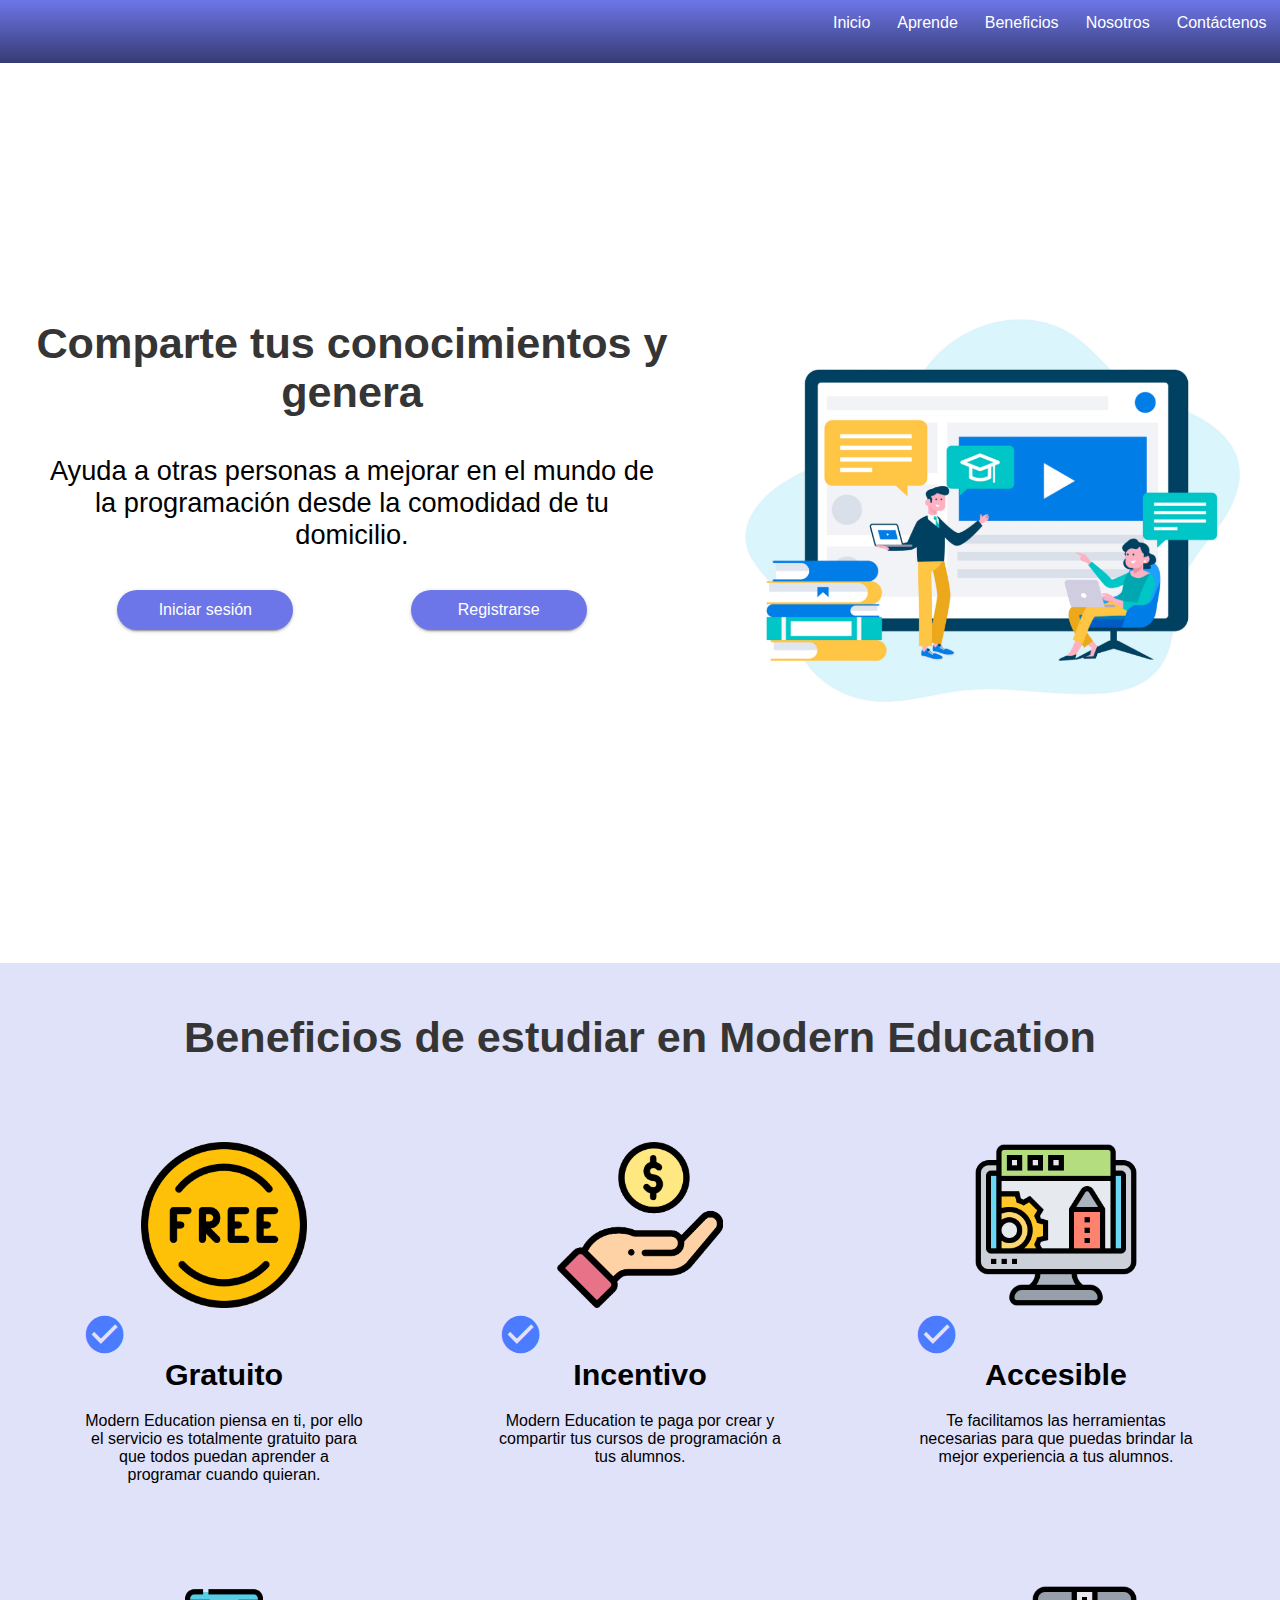
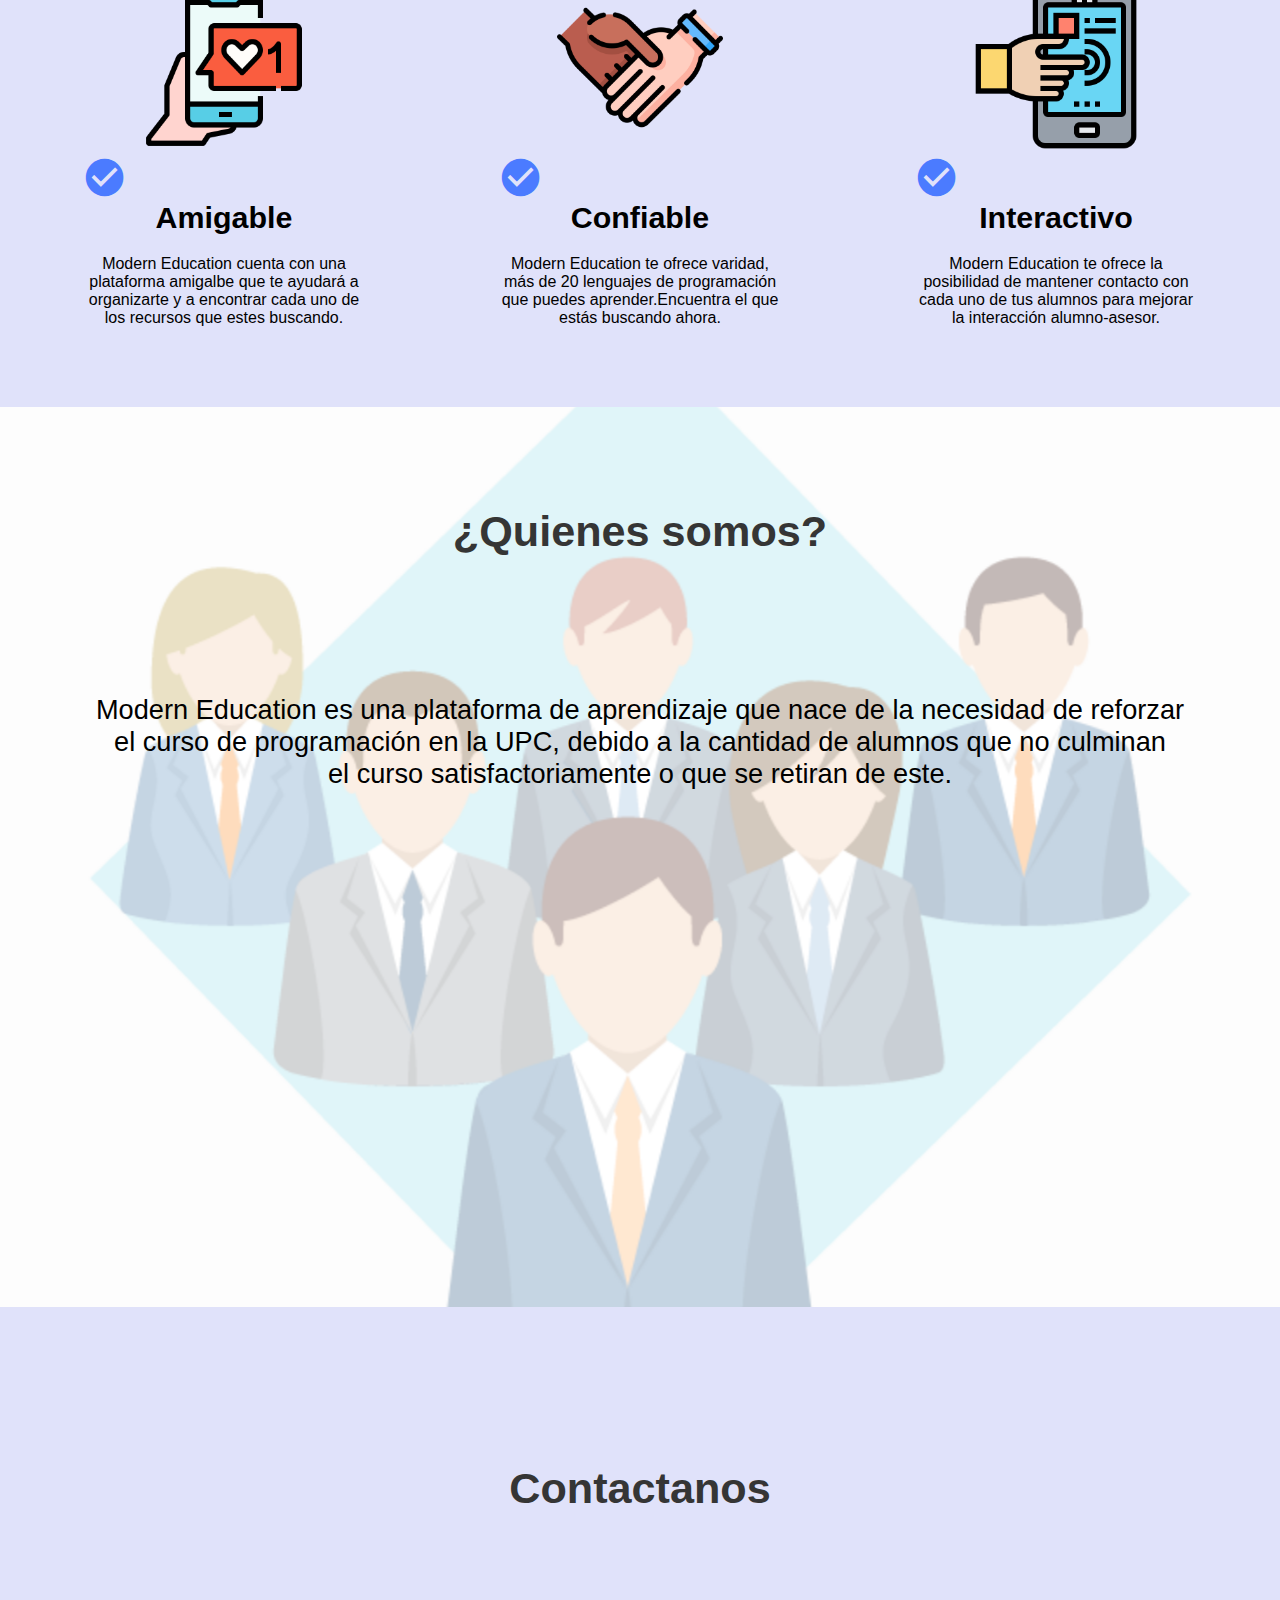
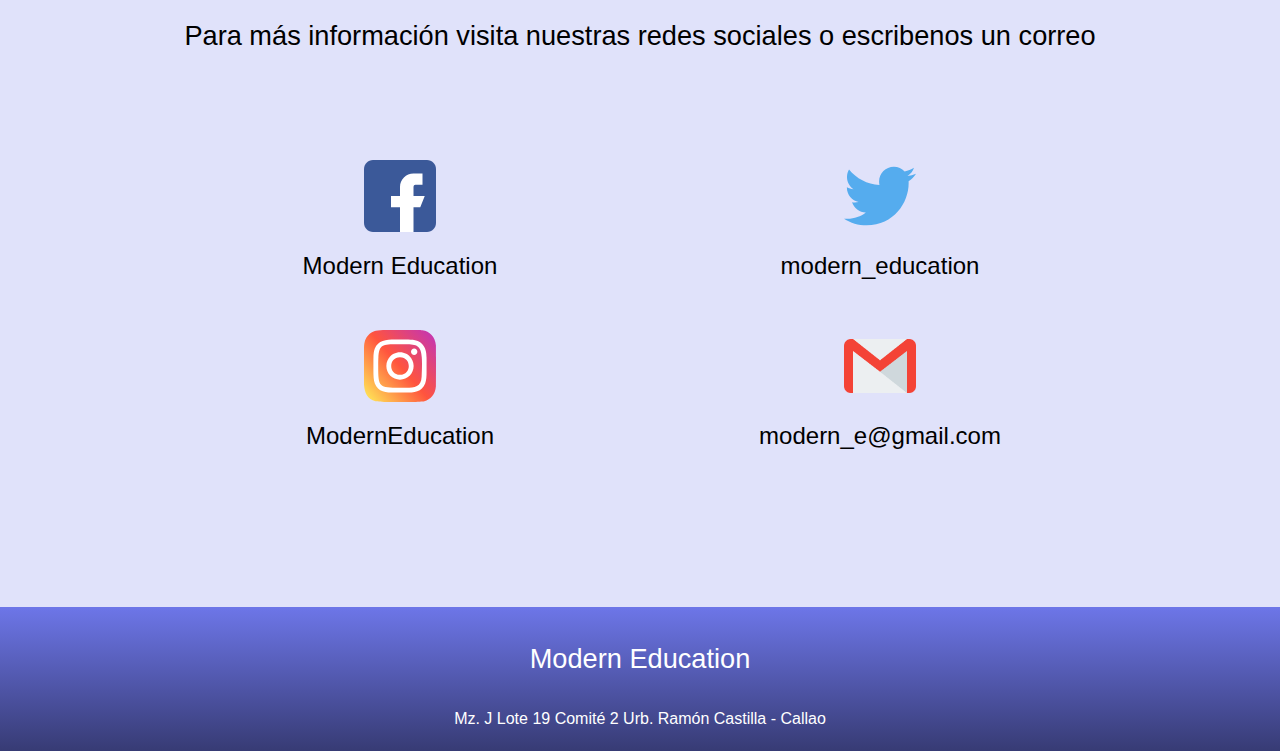
==== teach.html @ 51e4d208 "first commit" ====
<!DOCTYPE html>
<html lang="es">
<head>
    <meta charset="UTF-8">
    <meta name="viewport" content="width=device-width, initial-scale=1.0">
    <link href="https://fonts.googleapis.com/icon?family=Material+Icons"
    rel="stylesheet">
    <link href="css/styles2.css" rel="stylesheet">
    <title>Document</title>
</head>
<body  id = "first-cont">
    <nav >
        <ul>
            <li><a href="#first-cont">Inicio</a></li>
            <li><a href="./">Aprende</a></li>
            <li><a href="#second-cont">Beneficios</a></li>
            <li><a href="#third-cont">Nosotros</a></li>
            <li><a href="#fourth-cont">Contáctenos</a></li>
        </ul>
    </nav>
    <header>
        <div class="cont-inicio"> 
            <div class = "cont-left">
                <h1>Comparte tus conocimientos y genera</h1>
                <p class="frase1">Ayuda a otras personas a mejorar en el mundo de la programación desde la comodidad de tu domicilio.</p>
                <div id="cont-buttons">
                    <button class="button1">Iniciar sesión</button>
                    <button class="button1">Registrarse</button>
                </div> 
            </div>
            <div class = "cont-right">
                <img src="img/teach-inicio.png" alt="" id="img-inicio">
            </div>
        </div>
    </header>
    <main>
        <div class="cont-beneficios" id="second-cont">
            <div class="titulo-beneficios"><h1>Beneficios de estudiar en Modern Education</h1></div>
            <div class="cont-card-benef">
                <div class="card-beneficio">
                    <div ><img src="img/gratis.png" alt="" class = "card-img"></div>
                    <span class="material-icons">check_circle_outline</span>
                    <h3>Gratuito</h3>
                    <p class="benef-frase">Modern Education piensa en 
                        ti, por ello el servicio es 
                        totalmente gratuito para que 
                        todos puedan aprender a 
                        programar cuando quieran.</p>
                </div>
                <div class="card-beneficio">
                    <div ><img src="img/pago.png" alt="" class = "card-img"></div>
                    <span class="material-icons">check_circle_outline</span>
                    <h3>Incentivo</h3>
                    <p class="benef-frase">Modern Education te paga por crear y compartir tus cursos de programación a tus alumnos.</p>
                </div>
                <div class="card-beneficio">
                    <div ><img src="img/plataforma.png" alt="" class = "card-img"></div>
                    <span class="material-icons">check_circle_outline</span>
                    <h3>Accesible</h3>
                    <p class="benef-frase">Te facilitamos las herramientas necesarias para que puedas brindar la mejor experiencia a tus alumnos.</p>
                </div>
                <div class="card-beneficio">
                    <div ><img src="img/seguidor.png" alt="" class = "card-img"></div>
                    <span class="material-icons">check_circle_outline</span>
                    <h3>Amigable</h3>
                    <p class="benef-frase">Modern Education cuenta con una plataforma amigalbe que te ayudará a organizarte y a encontrar cada uno de los recursos que estes buscando.</p>
                </div>
                <div class="card-beneficio">
                    <div ><img src="img/colaboracion.png" alt="" class = "card-img"></div>
                    <span class="material-icons">check_circle_outline</span>
                    <h3>Confiable</h3>
                    <p class="benef-frase">Modern Education te ofrece varidad, más de 20 lenguajes de programación que puedes aprender.Encuentra el que estás buscando ahora.</p>
                </div>
                <div class="card-beneficio">
                    <div ><img src="img/interactivo.png" alt="" class = "card-img"></div>
                    <span class="material-icons">check_circle_outline</span>
                    <h3>Interactivo</h3>
                    <p class="benef-frase">Modern Education te ofrece la posibilidad de mantener contacto con cada uno de tus alumnos para mejorar la interacción alumno-asesor.</p>
                </div>
            </div>
        </div>
        <div class="cont-nosotros" id="third-cont">
            <div id="titulo-nosotros">
                <h1>¿Quienes somos?</h1>
            </div>
            <div id="parrafo-nosotros">
                <p class="frase1">Modern Education es una plataforma de aprendizaje que nace de la necesidad de reforzar <br>el curso de programación en la UPC,
                debido a la cantidad de alumnos que no culminan <br>el curso satisfactoriamente o que se retiran de este.</p>
            </div>
        </div>
        <div class="cont-contact" id="fourth-cont">
            <div id="titulo-contact">
                <h1>Contactanos</h1>
            </div>
            <div id="cont-p-contact">
                <p id="frase2">Para más información visita nuestras redes sociales o escribenos un correo</p>
            </div>
            <div id="cont-card-contact">
                <div class="card-contact">
                    <img src="icons/024-facebook.svg" alt="">
                    <p>Modern Education</p>
                </div>
                <div class="card-contact">
                    <img src="icons/096-twitter.svg" alt="">
                    <p>modern_education</p>
                </div>
                <div class="card-contact">
                    <img src="icons/044-instagram.svg" alt="">
                    <p>ModernEducation</p>
                </div>
                <div class="card-contact">
                    <img src="icons/gmail.png" alt="">
                    <p>modern_e@gmail.com</p>
                </div>
            </div>
        </div>
    </main>
    <footer>
        <a href="#first-cont"><div id="me-link">
            Modern Education
        </div></a>
        <p>Mz. J Lote 19 Comité 2 Urb. Ramón Castilla - Callao</p>
    </footer>
</body>
</html>
---- css/styles2.css ----
* {
    scroll-behavior: smooth;
    margin: 0;
    padding: 0;
    box-sizing: border-box;
    font-family: -apple-system, BlinkMacSystemFont, 'Segoe UI', Roboto, Oxygen, Ubuntu, Cantarell, 'Open Sans', 'Helvetica Neue', sans-serif;    
    max-width: 100%;
}

img {
    width: 100px;
}

/* Barra de navegación*/
nav {
    background: linear-gradient(to bottom, rgba(109,118,232,1) 0%, rgba(55,59,116,1) 100%);
    position: sticky;
    width: 100%;
    min-height: 7vh;
    top: 0;
}
nav ul {
    display: flex;
    flex-flow: row wrap ;
    justify-content: flex-end;
    min-height: 7vh;
    height: 100%;
    list-style: none;
    text-align: center;
}
nav ul li:hover {
    background-color: #373B74;
    
    transform: scale(1.1);
}
a {
    padding: 1.5vh;
    display: block;
    font: 1.7em;
    text-decoration-line: none;
    color: #ffffff      
}
/* Header -> INICIO */
header {
    height: 100vh;
    width: 100%;
    display: flex;
    justify-content: center;
    align-items: center;
    /*display: table-cell;
    vertical-align: middle;*/
}

.cont-inicio {
    display: flex;
    flex-flow: row wrap;
}

.cont-left {
    width: 55%;
    flex-grow: 2;
    flex-basis: auto;
    text-align: center;
}
.cont-right {
    width: 45%;
    flex-grow: 1;
    flex-basis: auto;

}
#cont-buttons {
    display: flex;
    flex-flow: row wrap;
    justify-content: space-evenly;
}
.button1 {
    box-shadow: 0px 3px 1px -2px rgba(0, 0, 0, 0.2),
        0px 2px 2px 0px rgba(0, 0, 0, 0.14),
        0px 1px 5px 0px rgba(0,0,0,.12);
    background-color: #6D76E8;
    border-radius: 30px;
    border-width: 0px;
    font-size: 1em;
    color: #ffffff;
    line-height: 2.5;
    width: 25%;
}
.button1:hover {
    background-color: darken(#6DA2E8, 10%);
    cursor: pointer;
    box-shadow: 0px 5px 5px -2px rgba(0, 0, 0, 0.2),
        0px 5px 5px 0px rgba(0, 0, 0, 0.14),
        0px 5px 5px 0px rgba(0,0,0,.12);
}
.button1:active {
    border-width: 0px;
    transform: scale(.95);
}
.frase1{
    padding: 3vw;
    font-size: 1.7em;
}

h1 {
    color: #353535;
    font-size: 2.7em;
}

#img-inicio {
    width: 100% !important;
}
/*@media only screen and (max-width: 800px){
    .cont-inicio {
        flex-flow: column-reverse wrap;
    }

    #img-inicio {
        width: 70%;
    }
}*/

/* BENEFICIOS */
.cont-beneficios {
    background-color: #6D76E836;
}
.titulo-beneficios {
    padding-top: 50px;
    text-align: center;
}
.cont-card-benef {
    display: flex;
    flex-flow: row wrap;
    justify-content: space-evenly;
    padding: 30px 0;
}
.card-beneficio {
    display: flex;
    text-align: center;
    flex-flow: column nowrap;
    justify-content: flex-start;
    align-items: center;
    width: 30%;
    padding: 50px;
}
.card-img {
    height: 13vw;
    width: auto;
}
.material-icons{
    font-size: 45px;
    color: #4B7BFF;
}

h3 {
    font-size: 1.9em;
}
.benef-frase {
    padding-top: 20px;
}
/* QUIENES SOMOS*/

.cont-nosotros {
    background-image: url(/img/nosotro30.png);
    background-position: 50% 20%;
    height: 100vh;
    display: flex;
    flex-flow: column wrap;
}
#titulo-nosotros {
    text-align: center;
    color: #353535;
    padding-top: 100px;
}
#parrafo-nosotros {
    text-align: center;
    padding-top: 100px;
}

/*Contactanos*/
.cont-contact {
    display: flex;
    flex-flow: column nowrap;
    justify-content: space-evenly;
    align-items: center;
    background-color: #6D76E836;
    max-width: 100%;
    min-height: 100vh;
}
#titulo-contact {
    text-align: center;
    color: #353535;
    padding-top: 50px;
}
#cont-p-contact {
    text-align: center;
}
#cont-card-contact {
    width: 75%;
    display: flex;
    flex-flow: row wrap;
    justify-content: space-evenly;
}
.card-contact {
    display: flex;
    flex-flow: column wrap;
    align-items: center;
    width: 50%;
}
.card-contact img {
    width: 15%;
}
.card-contact p {
    padding-top: 20px;
    padding-bottom: 50px;
    font-size: 1.5em;
}
#frase2 {
    font-size: 1.7em;
}

/* FOOTER */

footer {
    background-color:rgba(52,78,113,1) ;
    background: linear-gradient(to bottom, rgba(109,118,232,1) 0%, rgba(55,59,116,1) 100%);
    height: 16vh;
    display: flex;
    flex-flow: column;
    justify-content: space-evenly;
    align-items: center;
}
footer p {
    color: #ffffff;
}
footer a {
    font-size: 1.7em;
}
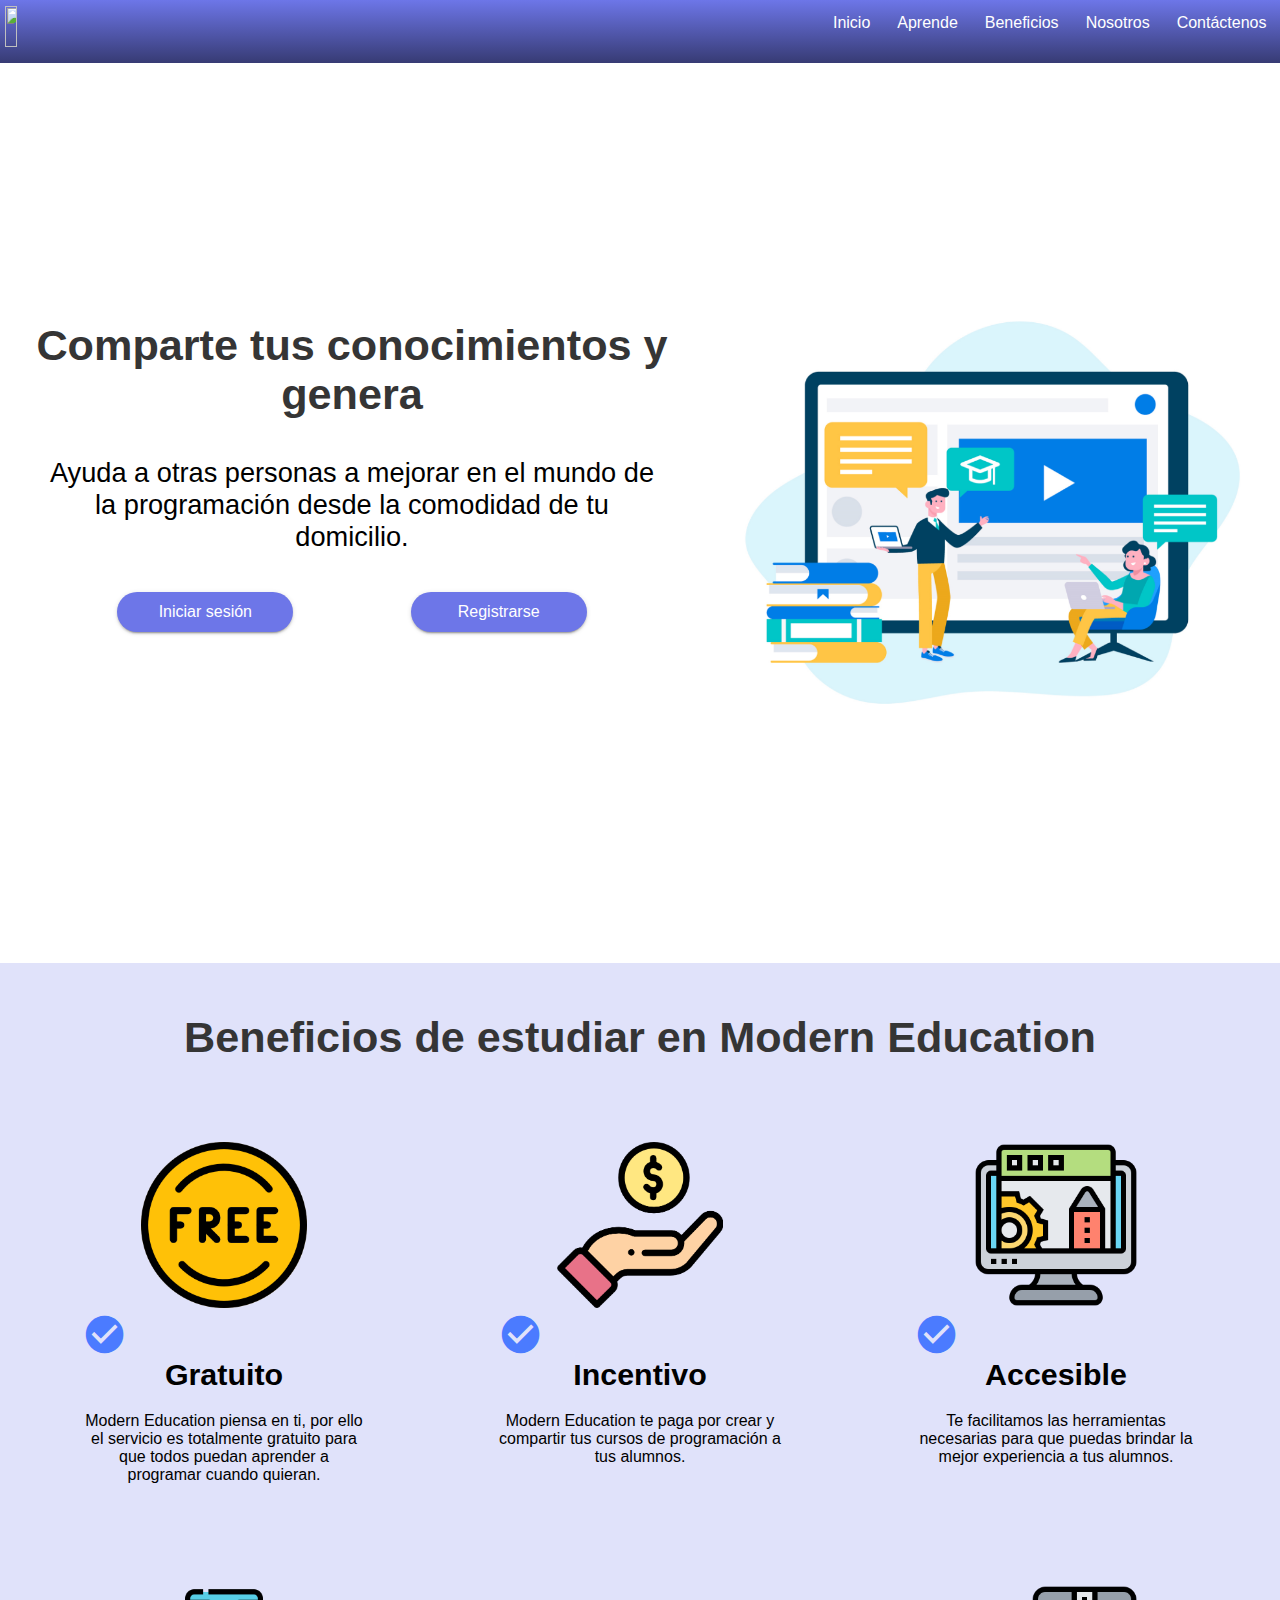
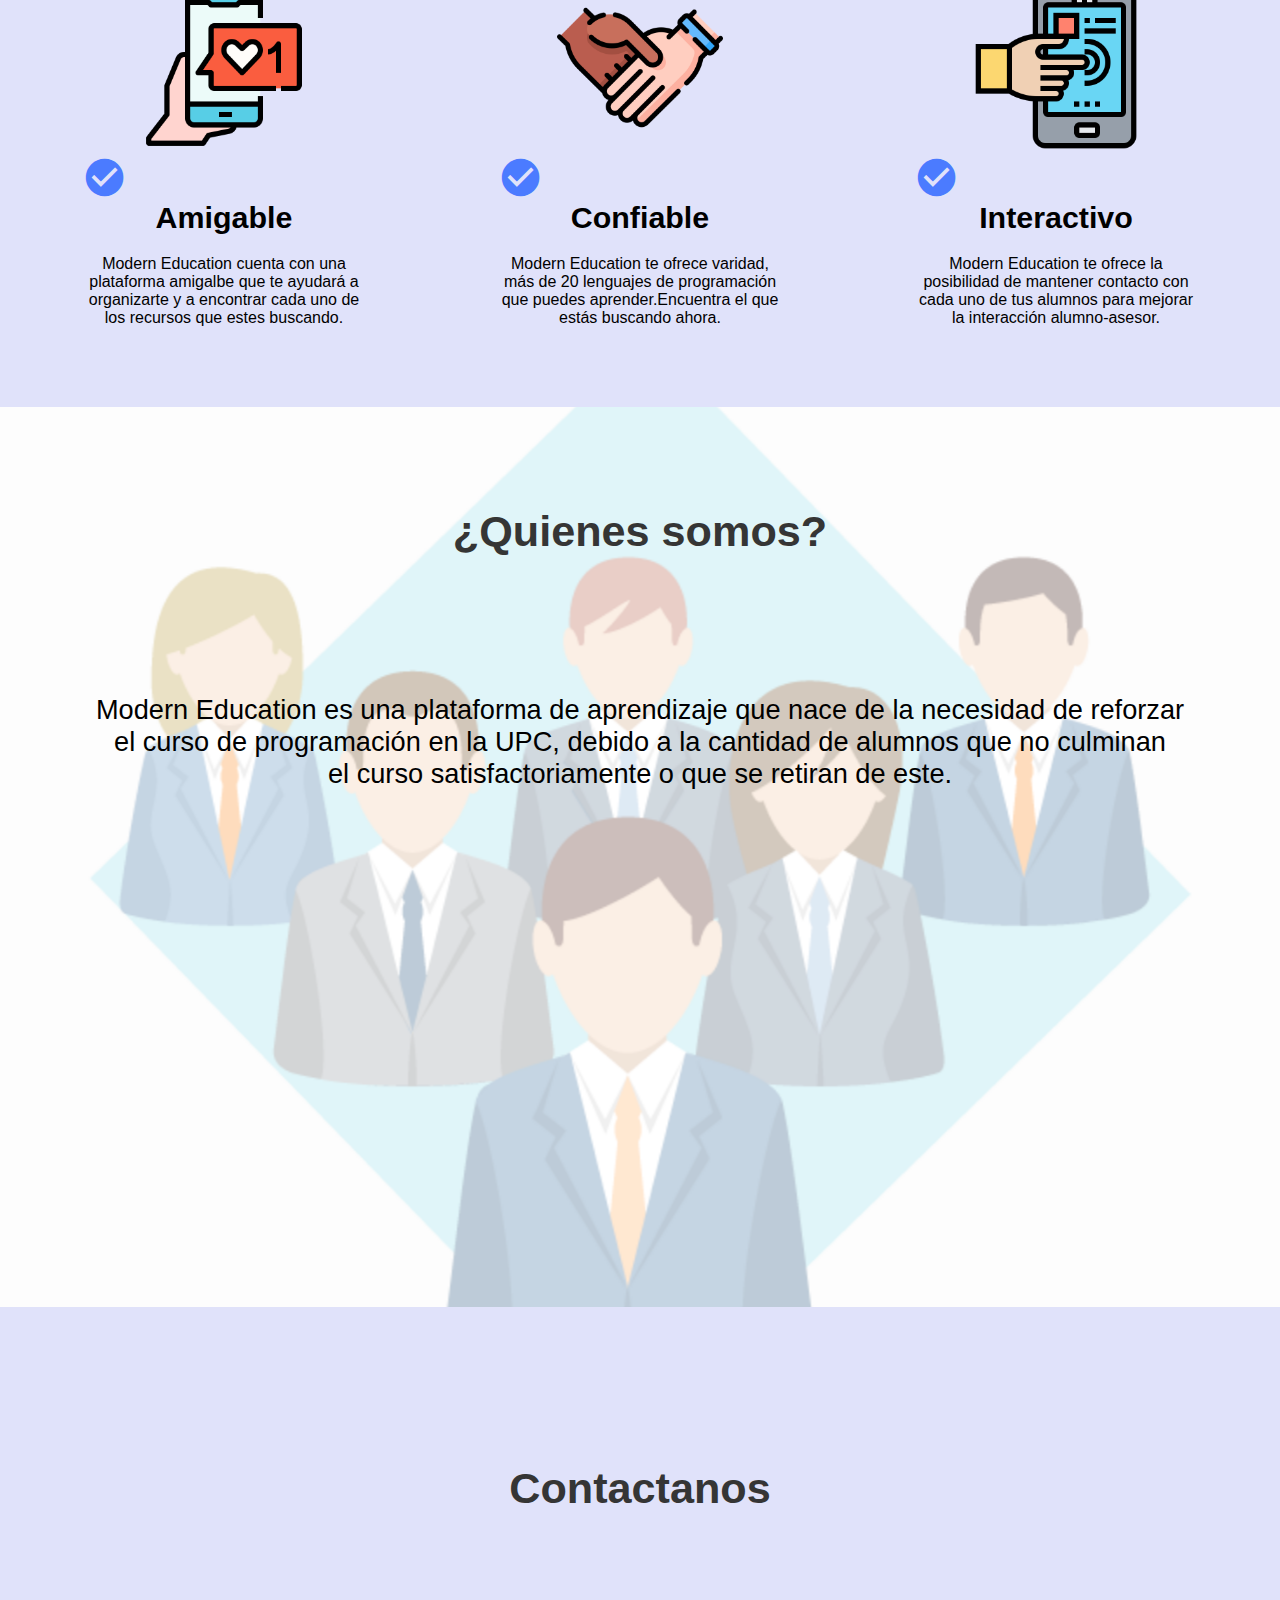
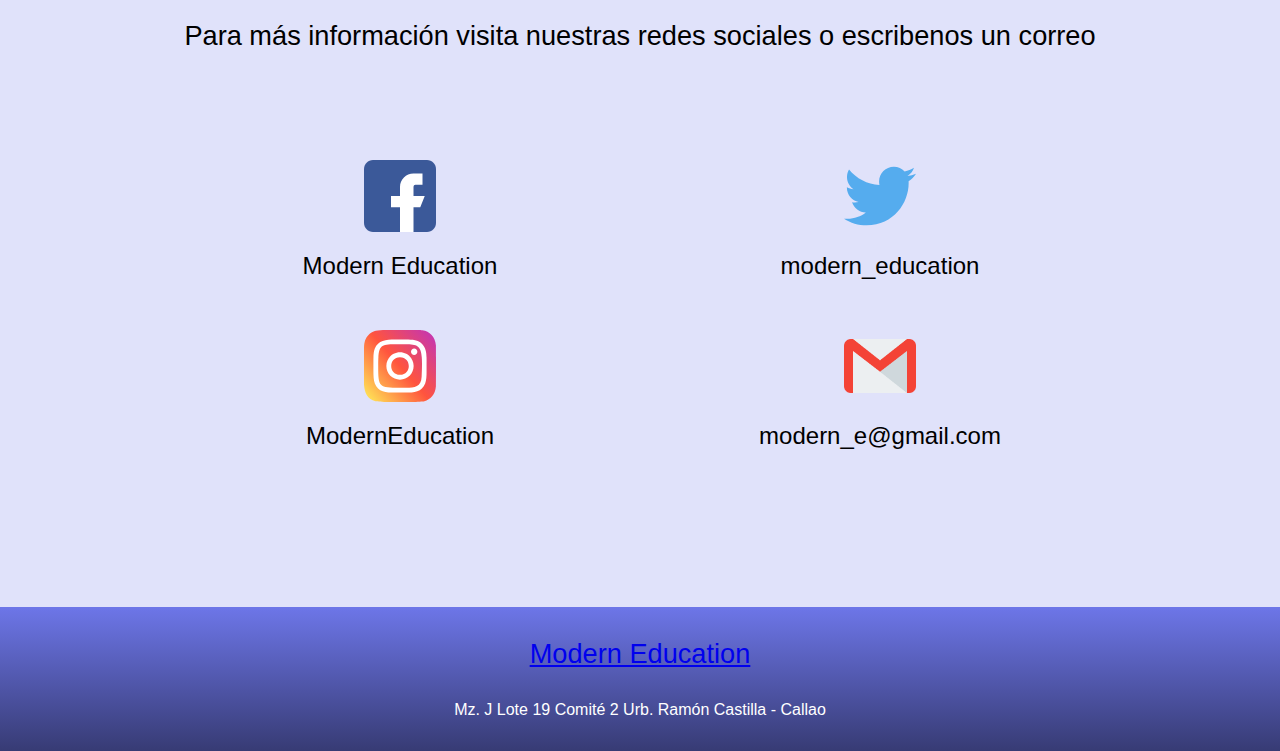
==== commit efcb8355: "ADD logo in navbar" ====
--- a/teach.html
+++ b/teach.html
@@ -6,16 +6,22 @@
     <link href="https://fonts.googleapis.com/icon?family=Material+Icons"
     rel="stylesheet">
     <link href="css/styles2.css" rel="stylesheet">
-    <title>Document</title>
+    <link rel="icon" type="image/png" href="img/icono.png" />
+    <title>Modern Education | Tutor</title>
 </head>
 <body  id = "first-cont">
     <nav >
+        <a href="#first-cont" id="a-logo">
+            <div class="logo">
+                <img src="img/Logo2.png" alt="" id="img-logo">
+            </div>
+        </a>
         <ul>
-            <li><a href="#first-cont">Inicio</a></li>
-            <li><a href="./">Aprende</a></li>
-            <li><a href="#second-cont">Beneficios</a></li>
-            <li><a href="#third-cont">Nosotros</a></li>
-            <li><a href="#fourth-cont">Contáctenos</a></li>
+            <li><a class="a-nav" href="#first-cont">Inicio</a></li>
+            <li><a class="a-nav" href="./">Aprende</a></li>
+            <li><a class="a-nav" href="#second-cont">Beneficios</a></li>
+            <li><a class="a-nav" href="#third-cont">Nosotros</a></li>
+            <li><a class="a-nav" href="#fourth-cont">Contáctenos</a></li>
         </ul>
     </nav>
     <header>
--- a/css/styles2.css
+++ b/css/styles2.css
@@ -19,7 +19,20 @@
     width: 100%;
     min-height: 7vh;
     top: 0;
-}
+    display: flex;
+    justify-content: space-between;
+}
+.logo{
+    height: 100%;
+    display: flex;
+    align-items: center;
+}
+#img-logo {
+    padding-left: 5px;
+    height: 80%;
+    width: 80%;
+}
+
 nav ul {
     display: flex;
     flex-flow: row wrap ;
@@ -30,16 +43,16 @@
     text-align: center;
 }
 nav ul li:hover {
-    background-color: #373B74;
-    
+    background-color: #344E71;
     transform: scale(1.1);
 }
-a {
+.a-nav {
     padding: 1.5vh;
     display: block;
     font: 1.7em;
     text-decoration-line: none;
-    color: #ffffff      
+    color: #ffffff;
+    height: 100%;  
 }
 /* Header -> INICIO */
 header {
@@ -67,7 +80,8 @@
     width: 45%;
     flex-grow: 1;
     flex-basis: auto;
-
+    display: flex;
+    align-items: center;
 }
 #cont-buttons {
     display: flex;
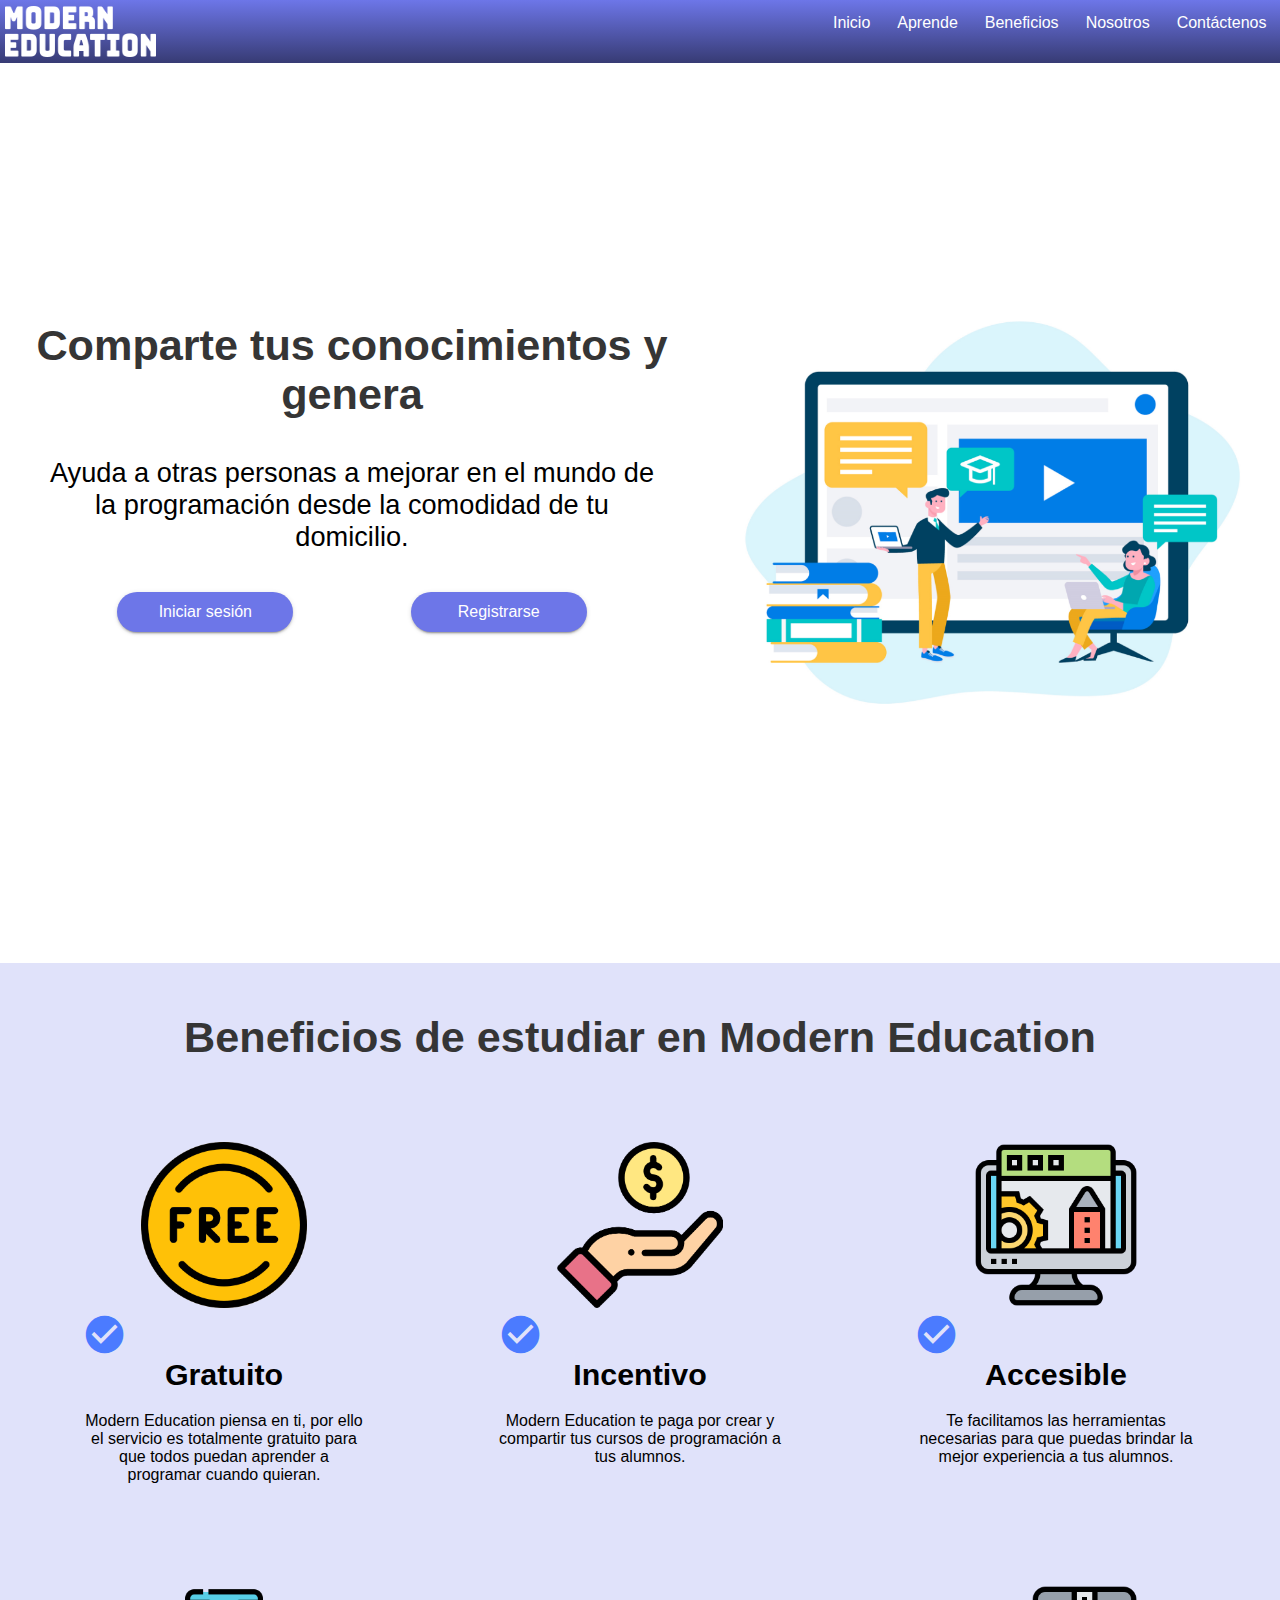
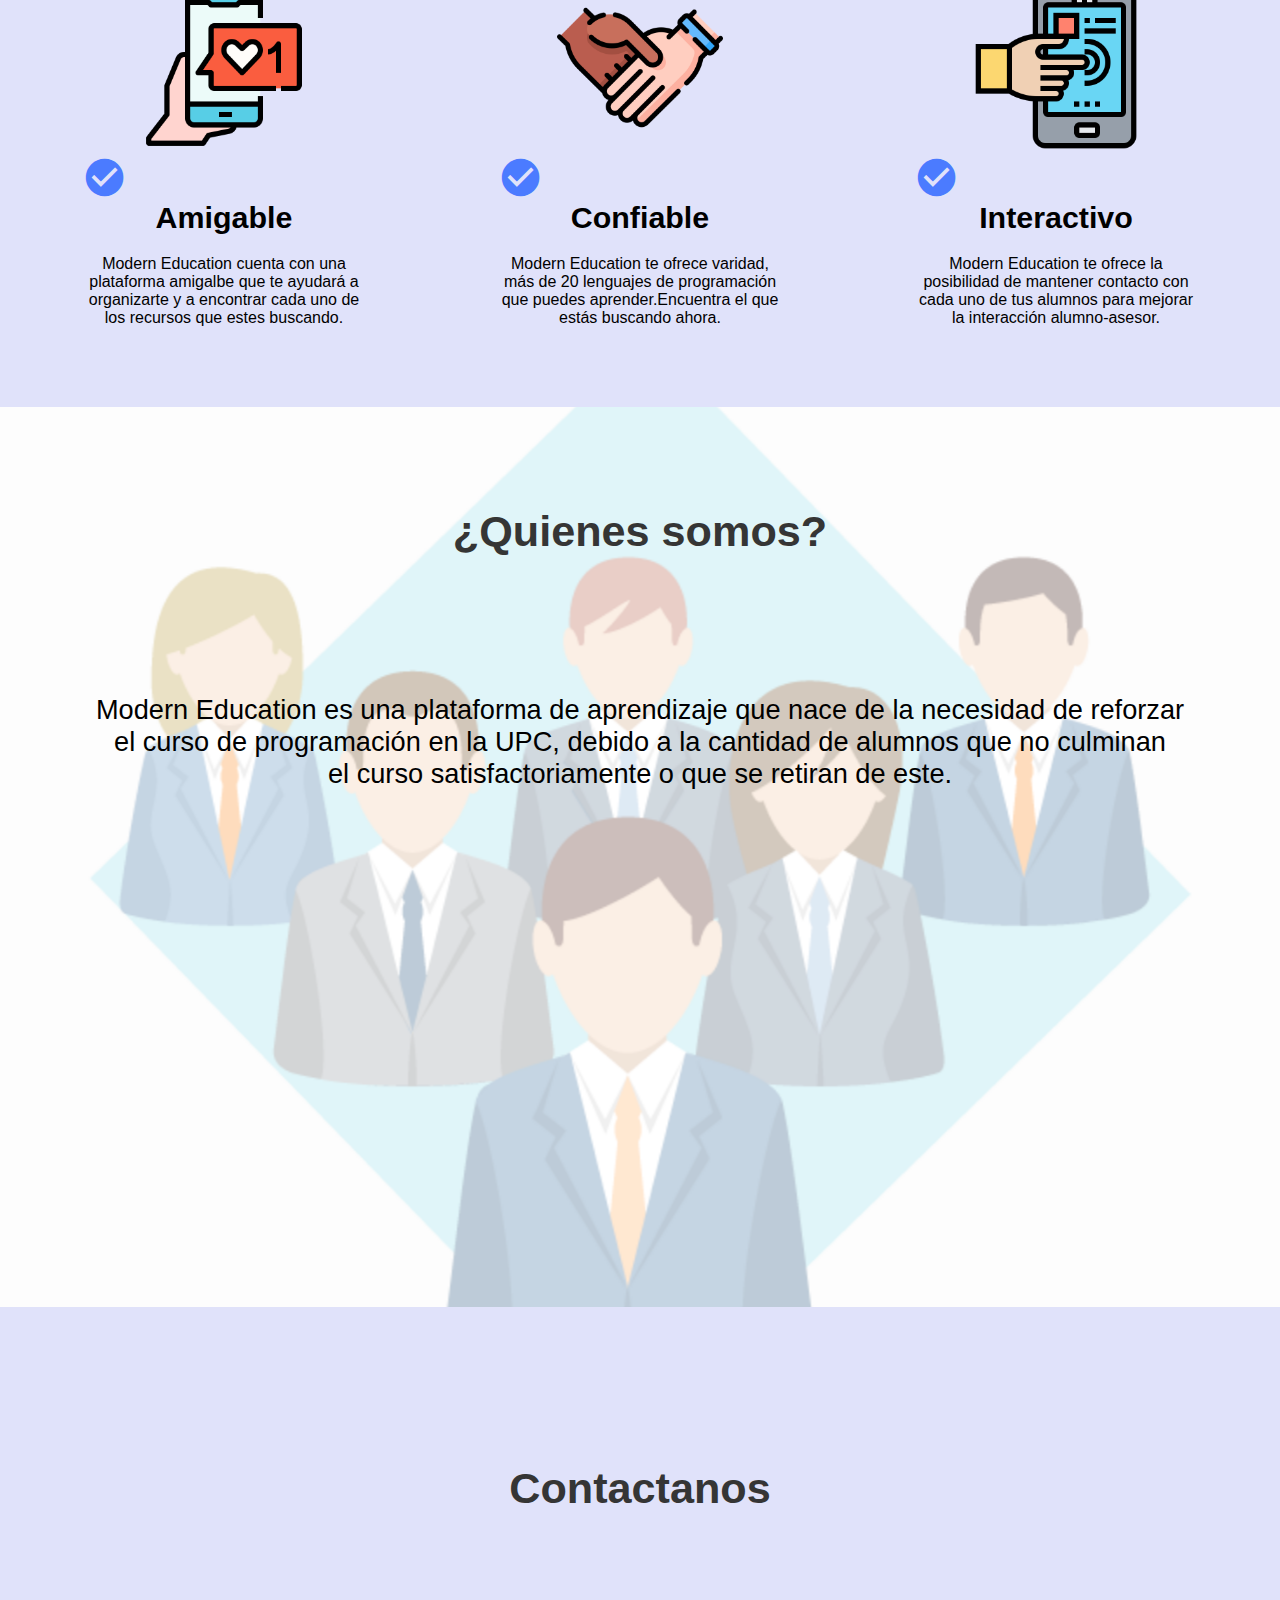
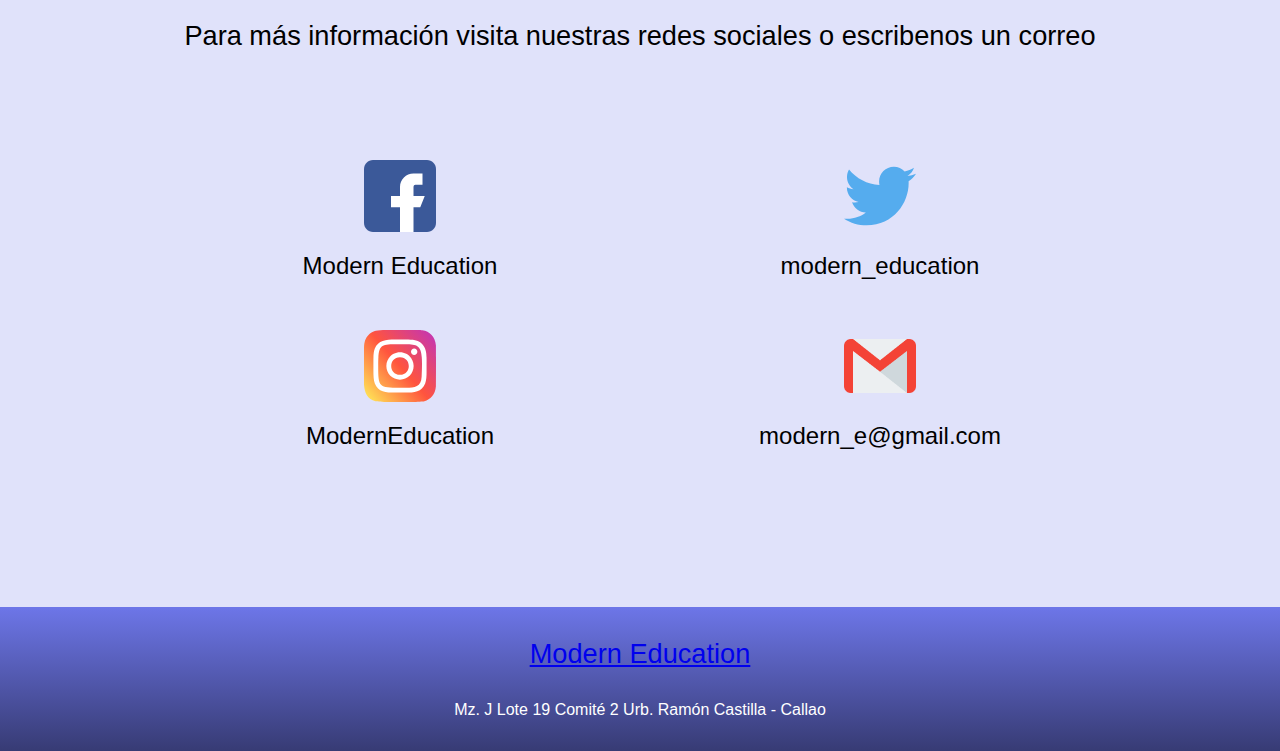
==== commit 4854ae81: "FIX del FIX" ====
--- a/teach.html
+++ b/teach.html
@@ -13,7 +13,7 @@
     <nav >
         <a href="#first-cont" id="a-logo">
             <div class="logo">
-                <img src="img/Logo2.png" alt="" id="img-logo">
+                <img src="img/logo2.png" alt="" id="img-logo">
             </div>
         </a>
         <ul>
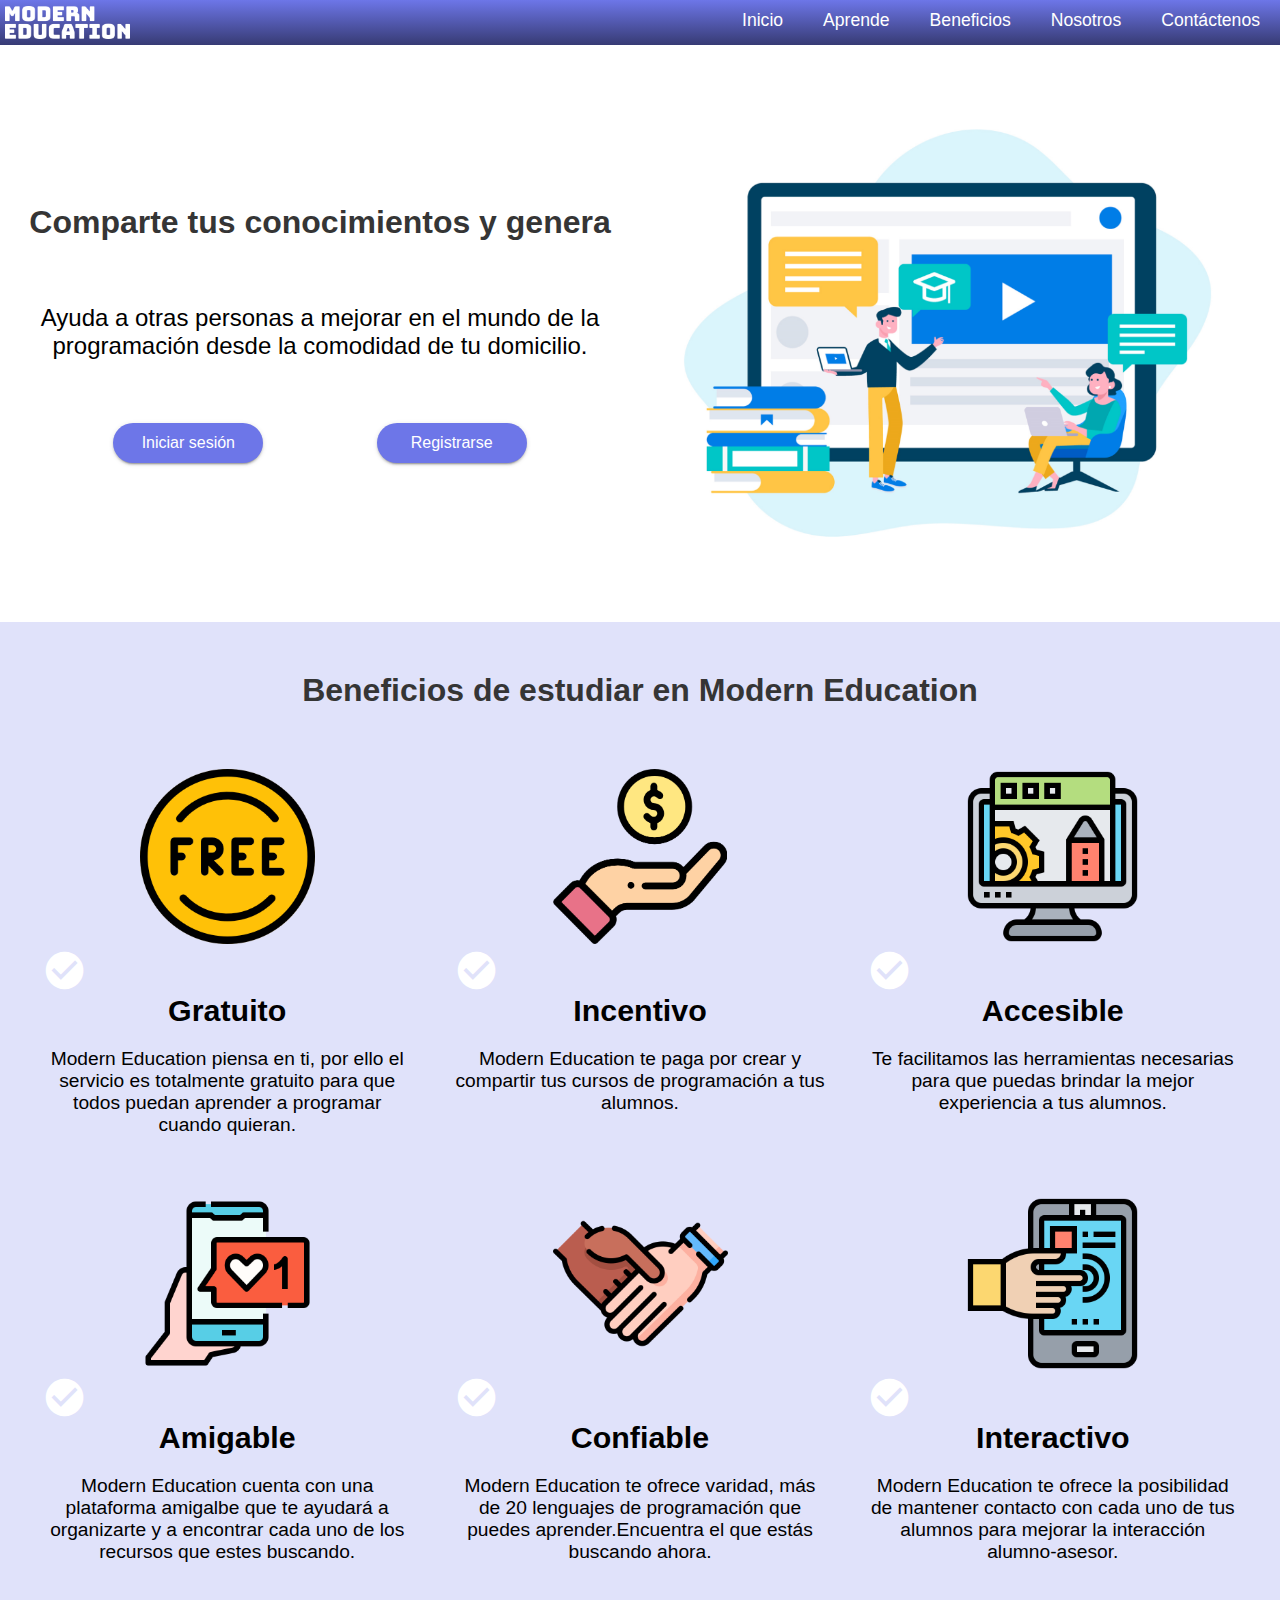
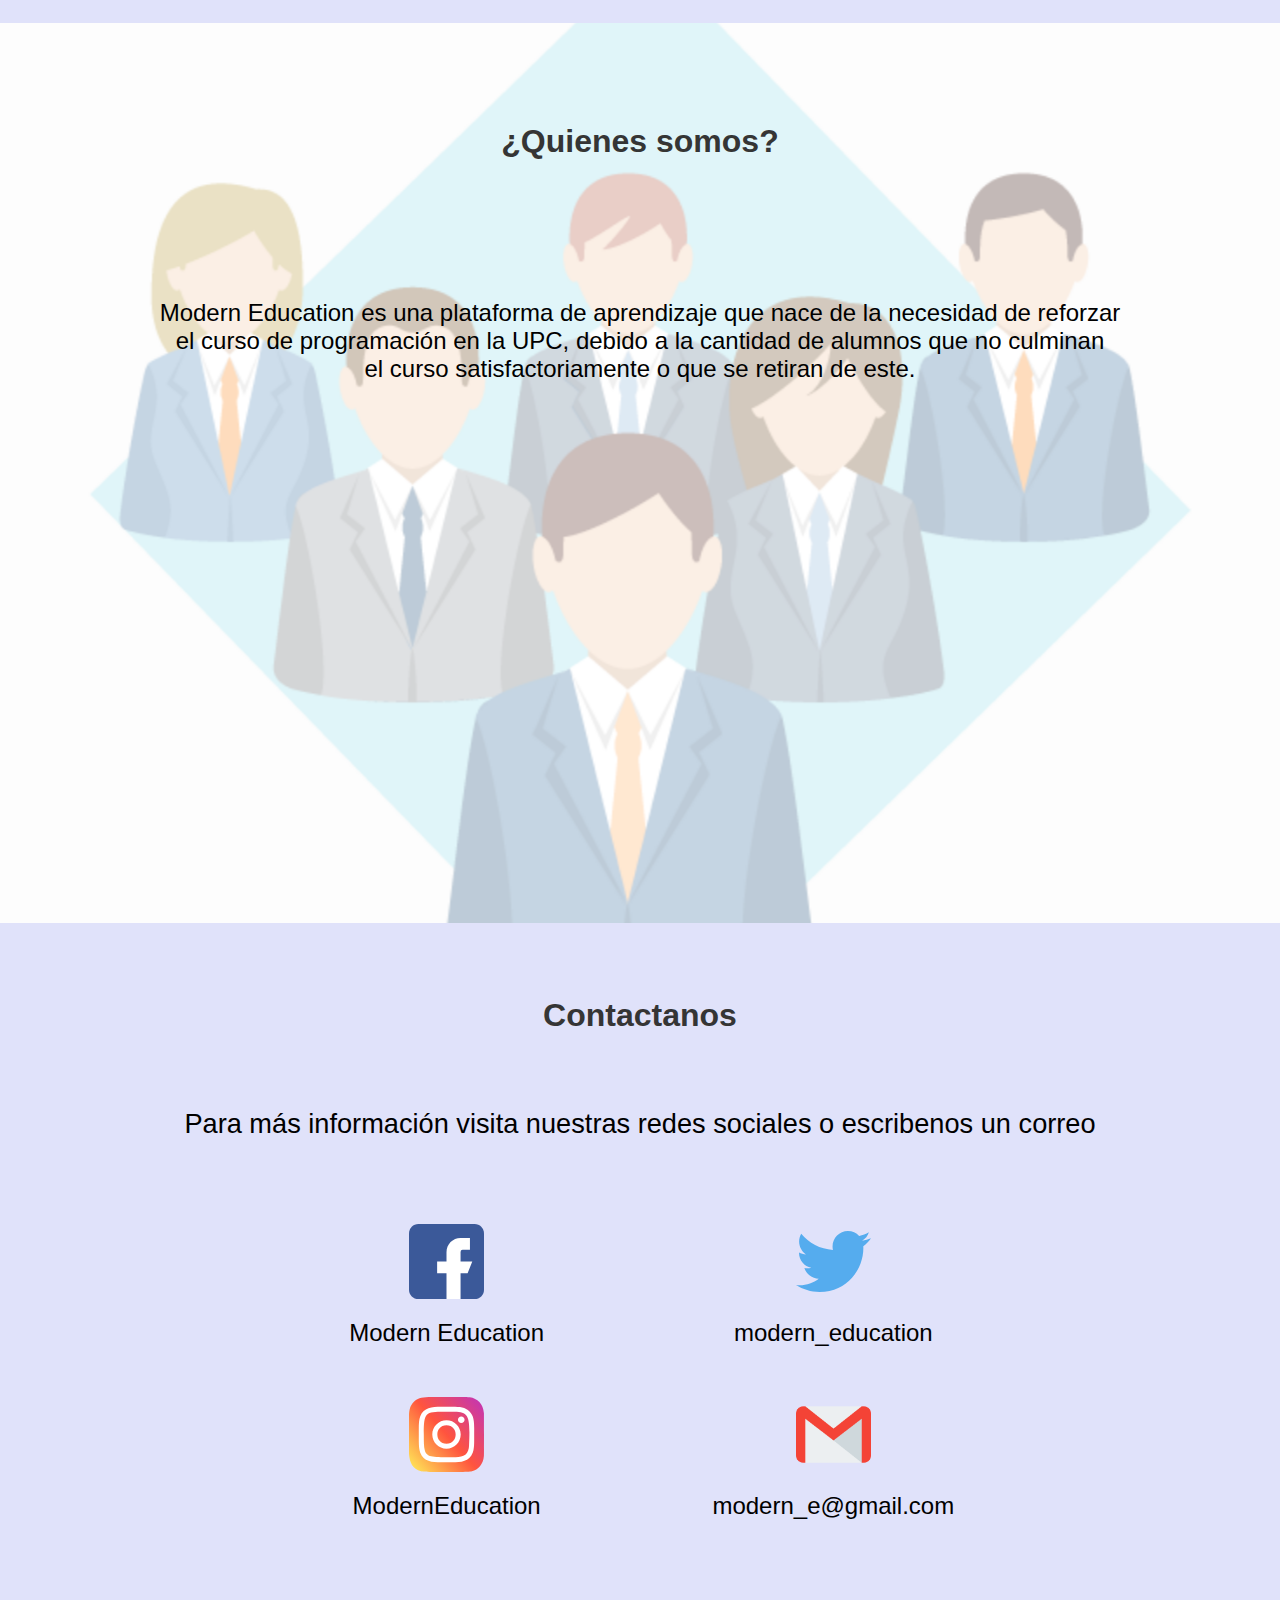
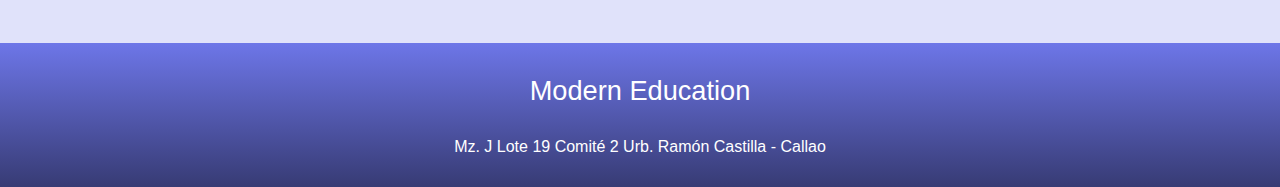
==== commit 2e09b62f: "ADD menu button to responsive desing" ====
--- a/teach.html
+++ b/teach.html
@@ -10,18 +10,19 @@
     <title>Modern Education | Tutor</title>
 </head>
 <body  id = "first-cont">
-    <nav >
+    <nav class="topNav" id="myTopNav">
         <a href="#first-cont" id="a-logo">
-            <div class="logo">
+            <div class="logo" id="my-logo">
                 <img src="img/logo2.png" alt="" id="img-logo">
             </div>
         </a>
+        <a href="javascript:void(0)" class="my-icon" onclick="openMenu()"><i class="material-icons .md-light">menu</i></a>
         <ul>
-            <li><a class="a-nav" href="#first-cont">Inicio</a></li>
+            <li><a class="a-nav" href="#first-cont" onclick="openMenu()">Inicio</a></li>
             <li><a class="a-nav" href="./">Aprende</a></li>
-            <li><a class="a-nav" href="#second-cont">Beneficios</a></li>
-            <li><a class="a-nav" href="#third-cont">Nosotros</a></li>
-            <li><a class="a-nav" href="#fourth-cont">Contáctenos</a></li>
+            <li><a class="a-nav" href="#second-cont" onclick="openMenu()">Beneficios</a></li>
+            <li><a class="a-nav" href="#third-cont" onclick="openMenu()">Nosotros</a></li>
+            <li><a class="a-nav" href="#fourth-cont" onclick="openMenu()">Contáctenos</a></li>
         </ul>
     </nav>
     <header>
@@ -128,4 +129,5 @@
         <p>Mz. J Lote 19 Comité 2 Urb. Ramón Castilla - Callao</p>
     </footer>
 </body>
+<script src="js/ihc.js"></script>
 </html>--- a/css/styles2.css
+++ b/css/styles2.css
@@ -1,4 +1,3 @@
-
 * {
     scroll-behavior: smooth;
     margin: 0;
@@ -8,6 +7,10 @@
     max-width: 100%;
 }
 
+.material-icons{
+    color: #ffffff !important;
+}
+
 img {
     width: 100px;
 }
@@ -17,7 +20,7 @@
     background: linear-gradient(to bottom, rgba(109,118,232,1) 0%, rgba(55,59,116,1) 100%);
     position: sticky;
     width: 100%;
-    min-height: 7vh;
+    height: 45px;
     top: 0;
     display: flex;
     justify-content: space-between;
@@ -29,15 +32,13 @@
 }
 #img-logo {
     padding-left: 5px;
-    height: 80%;
-    width: 80%;
+    width: 130px;
 }
 
 nav ul {
     display: flex;
     flex-flow: row wrap ;
     justify-content: flex-end;
-    min-height: 7vh;
     height: 100%;
     list-style: none;
     text-align: center;
@@ -47,41 +48,48 @@
     transform: scale(1.1);
 }
 .a-nav {
-    padding: 1.5vh;
+    padding: 10px 20px;
     display: block;
-    font: 1.7em;
+    font-size: 1.1em;
     text-decoration-line: none;
     color: #ffffff;
     height: 100%;  
 }
+
+.my-icon{
+    display: none;
+    text-decoration-line: none;
+}
+
 /* Header -> INICIO */
 header {
-    height: 100vh;
+    height: 45.11vw;
     width: 100%;
     display: flex;
     justify-content: center;
     align-items: center;
-    /*display: table-cell;
-    vertical-align: middle;*/
 }
 
 .cont-inicio {
     display: flex;
     flex-flow: row wrap;
+    justify-content: space-evenly;
 }
 
 .cont-left {
-    width: 55%;
-    flex-grow: 2;
+    padding: 50px 0px;
+    width: 50%;
+    display: flex;
+    flex-flow: column wrap;
+    justify-content: space-evenly;
+    text-align: center;
+}
+.cont-right {
+    width: 50%;
     flex-basis: auto;
-    text-align: center;
-}
-.cont-right {
-    width: 45%;
-    flex-grow: 1;
-    flex-basis: auto;
-    display: flex;
-    align-items: center;
+    display: flex;
+    align-items: center;
+    padding-right: 2vw; 
 }
 #cont-buttons {
     display: flex;
@@ -98,7 +106,7 @@
     font-size: 1em;
     color: #ffffff;
     line-height: 2.5;
-    width: 25%;
+    width: 150px;
 }
 .button1:hover {
     background-color: darken(#6DA2E8, 10%);
@@ -113,26 +121,17 @@
 }
 .frase1{
     padding: 3vw;
-    font-size: 1.7em;
+    font-size: 1.5em;
 }
 
 h1 {
     color: #353535;
-    font-size: 2.7em;
+    font-size: 2em;
 }
 
 #img-inicio {
     width: 100% !important;
 }
-/*@media only screen and (max-width: 800px){
-    .cont-inicio {
-        flex-flow: column-reverse wrap;
-    }
-
-    #img-inicio {
-        width: 70%;
-    }
-}*/
 
 /* BENEFICIOS */
 .cont-beneficios {
@@ -154,11 +153,11 @@
     flex-flow: column nowrap;
     justify-content: flex-start;
     align-items: center;
-    width: 30%;
-    padding: 50px;
+    width: 29%;
+    padding: 30px 0px;
 }
 .card-img {
-    height: 13vw;
+    height: 175px;
     width: auto;
 }
 .material-icons{
@@ -171,11 +170,12 @@
 }
 .benef-frase {
     padding-top: 20px;
+    font-size: 1.2em;
 }
 /* QUIENES SOMOS*/
 
 .cont-nosotros {
-    background-image: url(/img/nosotro30.png);
+    background-image: url(/img/nosotros.png);
     background-position: 50% 20%;
     height: 100vh;
     display: flex;
@@ -198,19 +198,20 @@
     justify-content: space-evenly;
     align-items: center;
     background-color: #6D76E836;
-    max-width: 100%;
-    min-height: 100vh;
+    width: 100%;
+    min-height: 80vh;
 }
 #titulo-contact {
     text-align: center;
     color: #353535;
-    padding-top: 50px;
+    /*padding-top: 50px;*/
 }
 #cont-p-contact {
     text-align: center;
 }
 #cont-card-contact {
-    width: 75%;
+    padding-top: 10px;
+    width: 800px;
     display: flex;
     flex-flow: row wrap;
     justify-content: space-evenly;
@@ -218,11 +219,12 @@
 .card-contact {
     display: flex;
     flex-flow: column wrap;
-    align-items: center;
-    width: 50%;
+    justify-content: flex-start;
+    align-items: center;
+    width: 45%;
 }
 .card-contact img {
-    width: 15%;
+    width: 75px;
 }
 .card-contact p {
     padding-top: 20px;
@@ -248,6 +250,123 @@
     color: #ffffff;
 }
 footer a {
+    text-decoration-line: none;
+    color: #ffffff;
     font-size: 1.7em;
 }
 
+/* RESPONSIVE */
+@media (max-width:880px){
+    .card-beneficio {
+        width: 40%;
+        padding: 30px 0px;
+    }
+}
+
+@media (max-width: 819px){
+    .html{
+        font-size: 2px;
+    }
+    header{
+        height: 650px;
+    }
+    .cont-inicio{
+        flex-flow: column-reverse;
+        align-items: center;
+    }
+    .cont-left{
+        width: 80% ;
+    }
+    .cont-right{
+        padding-top: 10px;
+        width: 60% ;
+    }
+    .card-img{
+        height: 150px;
+        width: auto;
+    }
+    .cont-nosotros{
+        height: 80vh;
+    }
+    #cont-card-contact{
+        width: 500px;
+    }
+    #cont-p-contact{
+        width: 70%;
+    }
+    .card-contact img {
+        width: 50px;
+    }
+    #frase2 {
+        font-size: 1.5em;
+    }
+    .card-contact p{
+        font-size: 1em;
+    }
+}
+
+@media (max-width: 600px)
+{
+    *{
+        font-size: 14px;
+    }
+    .cont-left{
+        width: 80% ;
+    }
+    .cont-right{
+        width: 70% ;
+    }
+    .card-beneficio {
+        width: 80%;
+        padding: 30px 0px;
+    }
+    #me-link{
+        font-size: 24px;
+    }
+    .benef-frase{
+        font-size: 1.5em;
+    }
+}
+
+@media (max-width: 720px){
+    .topNav{
+        justify-content: space-between;
+        position: fixed;
+    }
+    .topNav ul li{
+        display: none;
+    }
+    .my-icon{
+        display: flex;
+        justify-content: flex-end;
+        width: 100%;
+        padding-right: 4px;
+    }
+    .topNav.responsive{
+        height: auto;
+        flex-flow: column;
+    }
+    .topNav.responsive ul{
+        width: 100%;
+        flex-flow: column nowrap;
+    }
+    .topNav.responsive .my-icon {
+        display: flex;
+        justify-content: flex-end;
+    }
+    .topNav.responsive ul li{
+        float: none;
+        display: block;
+        text-align: center;
+        font-size: 1.7em;
+        width: 100%;
+    }
+    .topNav.responsive ul:nth-child(6){
+        float: none;
+        display: block;
+        text-align: left;
+    }
+    .noVisibility{
+        display: none;
+    }
+}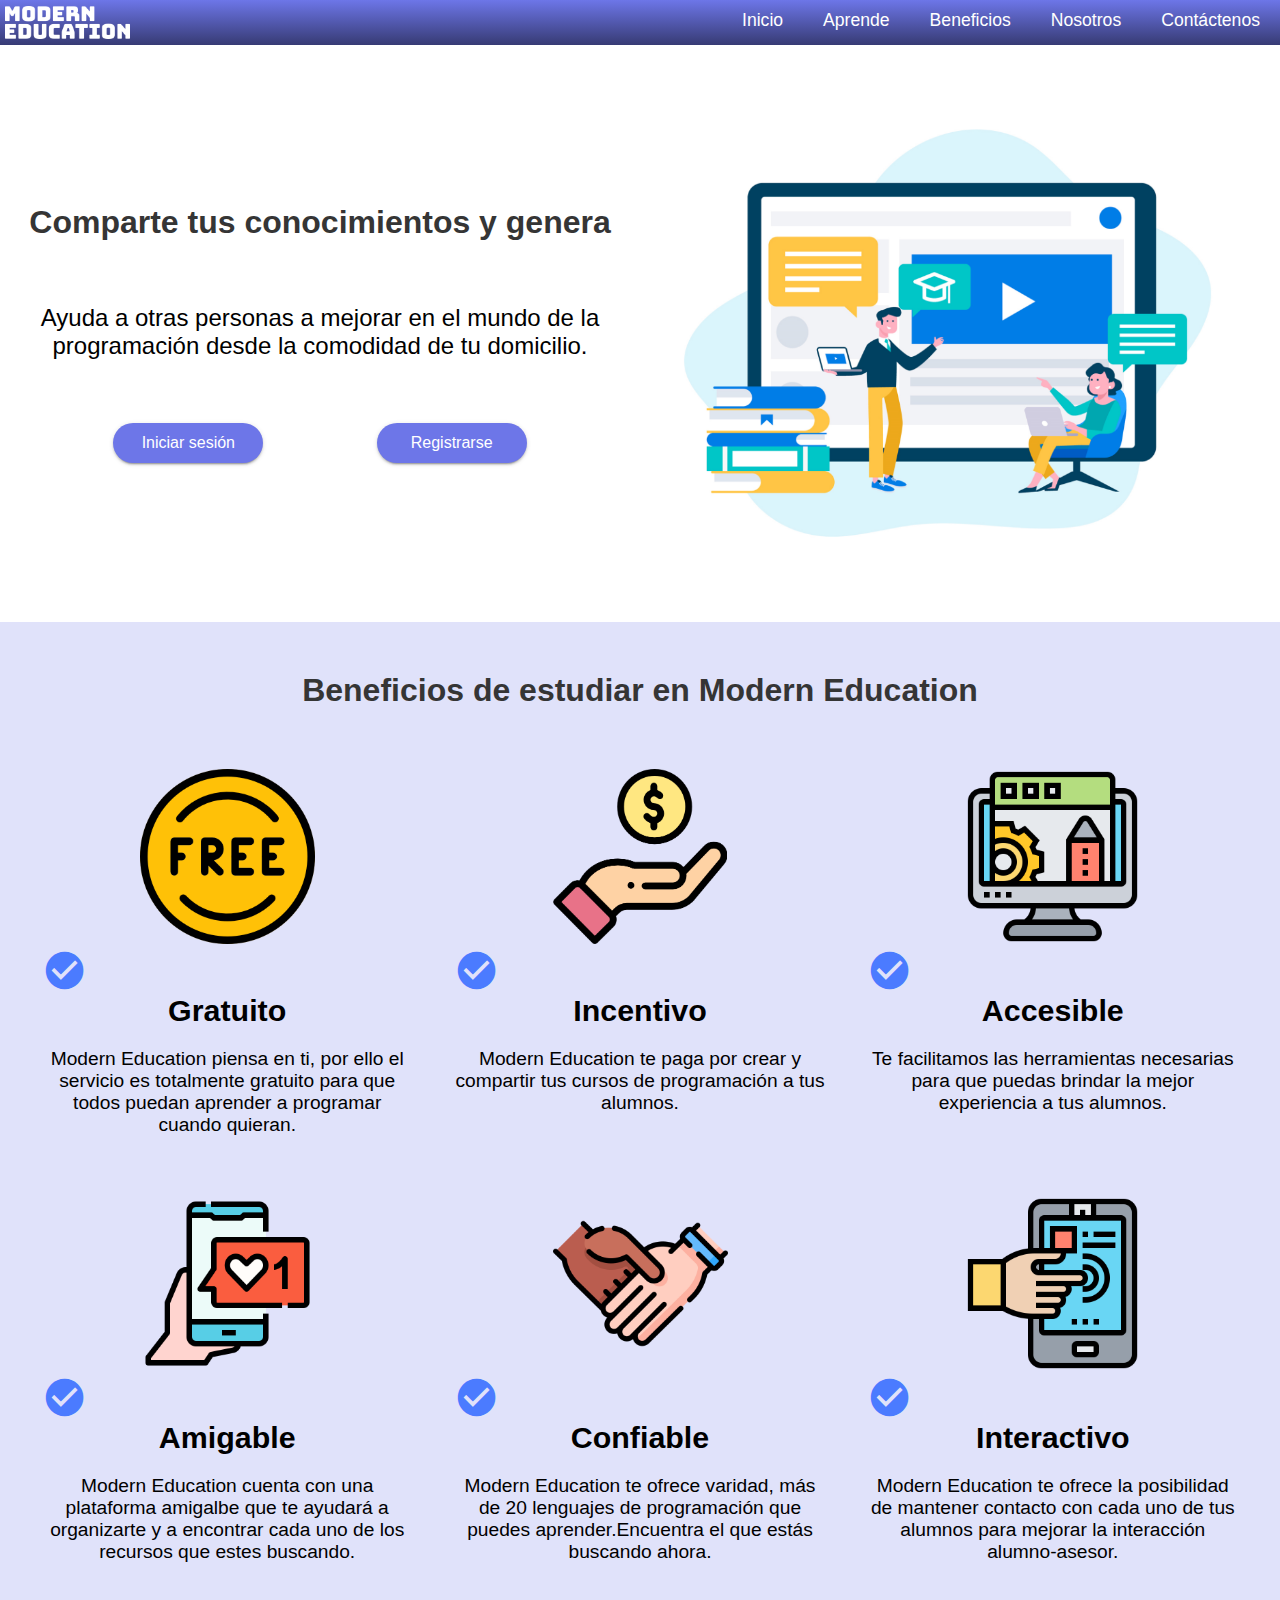
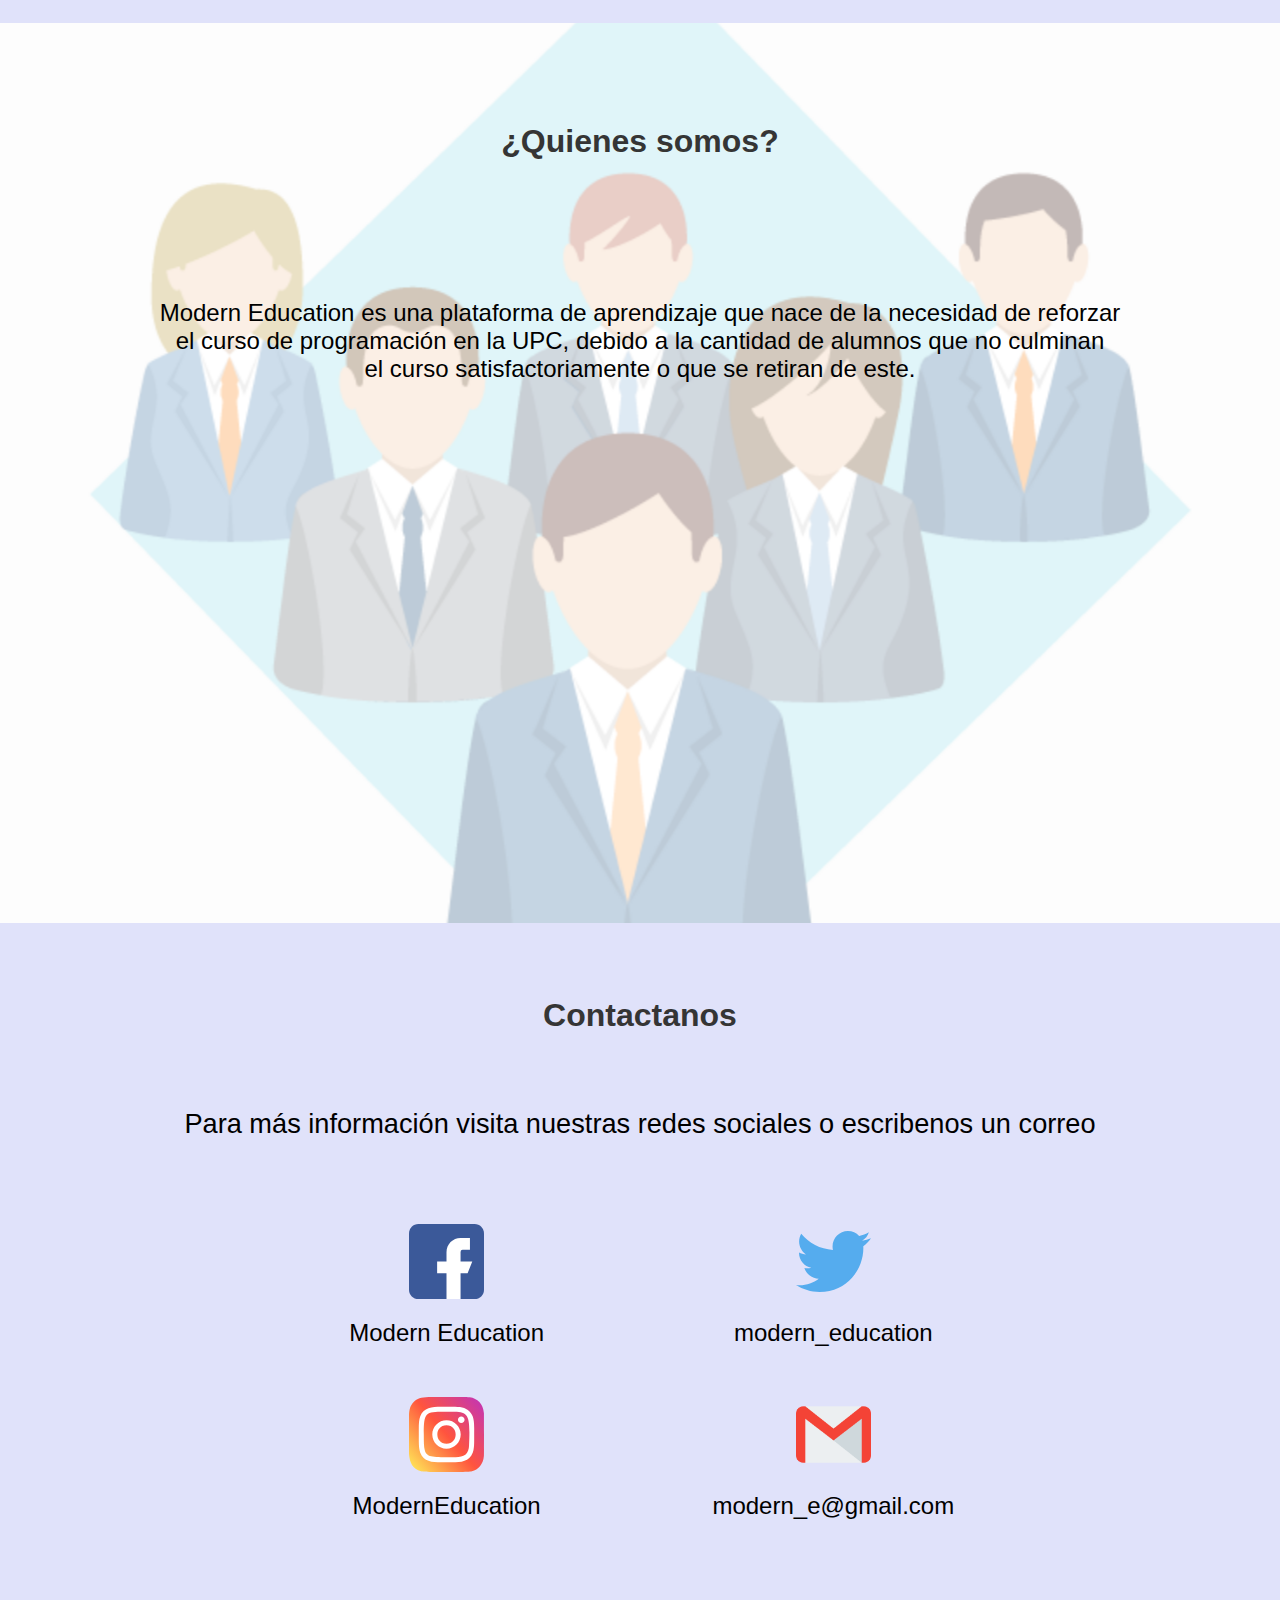
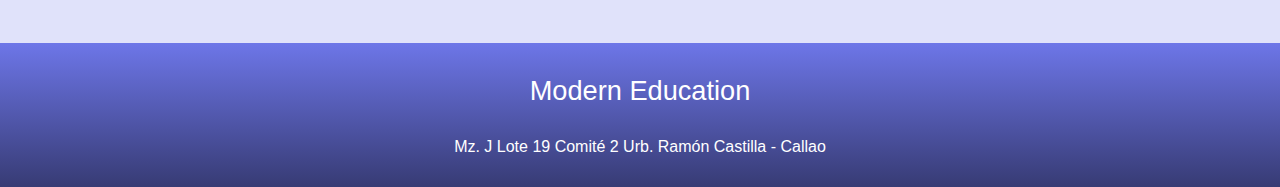
==== commit 10dc9475: "FIX icon color of benefits section" ====
--- a/teach.html
+++ b/teach.html
@@ -16,7 +16,7 @@
                 <img src="img/logo2.png" alt="" id="img-logo">
             </div>
         </a>
-        <a href="javascript:void(0)" class="my-icon" onclick="openMenu()"><i class="material-icons .md-light">menu</i></a>
+        <a href="javascript:void(0)" class="my-icon" onclick="openMenu()"><i class="material-icons .md-light" id="icono-menu">menu</i></a>
         <ul>
             <li><a class="a-nav" href="#first-cont" onclick="openMenu()">Inicio</a></li>
             <li><a class="a-nav" href="./">Aprende</a></li>
@@ -130,4 +130,5 @@
     </footer>
 </body>
 <script src="js/ihc.js"></script>
+<script src="https://cdnjs.cloudflare.com/ajax/libs/gsap/3.3.4/gsap.min.js"></script>
 </html>--- a/css/styles2.css
+++ b/css/styles2.css
@@ -7,7 +7,7 @@
     max-width: 100%;
 }
 
-.material-icons{
+.icono-menu{
     color: #ffffff !important;
 }
 
